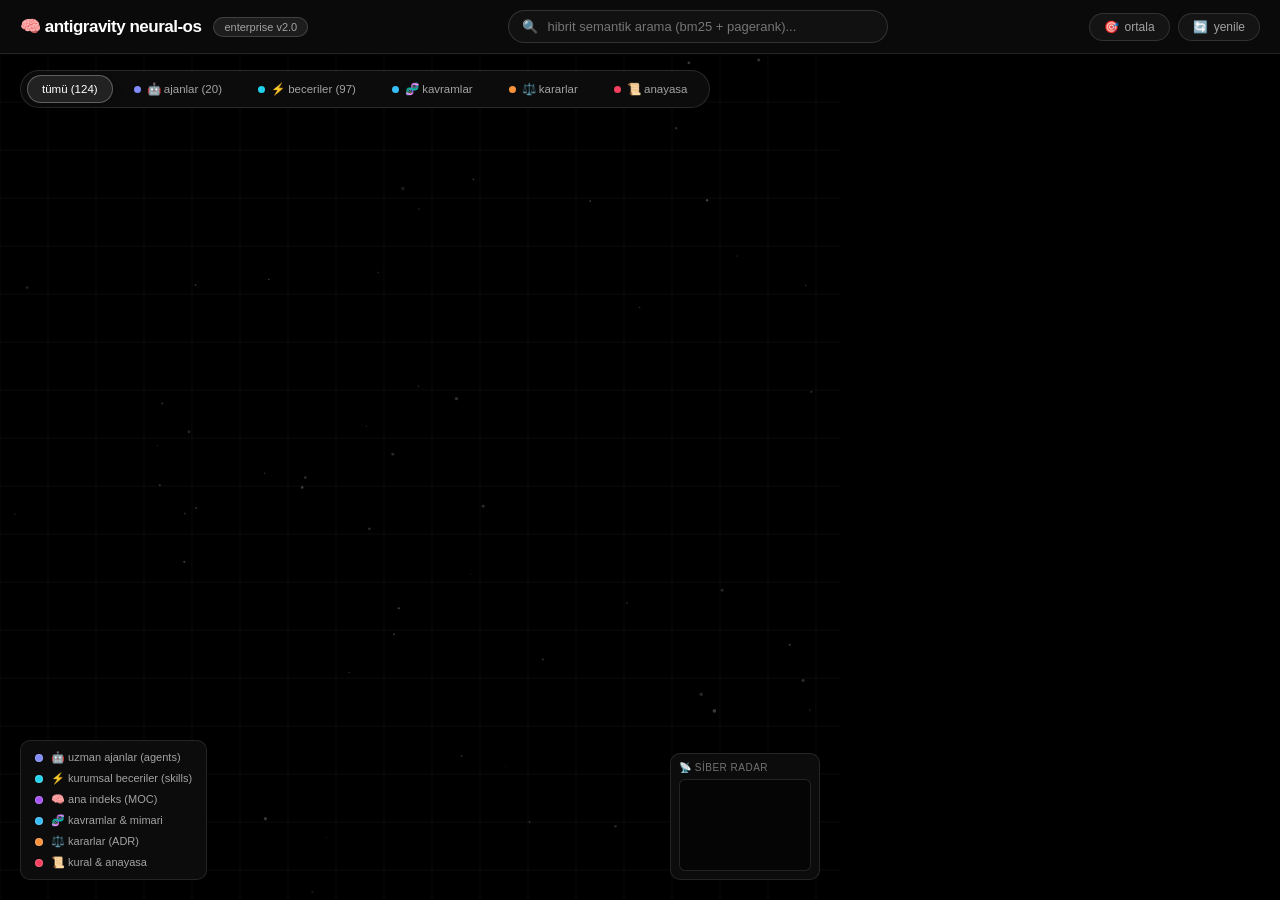
==== .agent/neural_os/ui/index.html @ 0c0238d9 "feat(ui): filtre barinda ajanlar, beceriler, anayasa butonlari ve canli iliski paneli (modül 2)" ====
<!DOCTYPE html>
<html lang="tr">
<head>
  <meta charset="UTF-8">
  <meta name="viewport" content="width=device-width, initial-scale=1.0">
  <title>antigravity enterprise neural-os</title>
  <link rel="stylesheet" href="styles.css">
</head>
<body>
  <!-- Top Navigation Header -->
  <header class="top-header">
    <div class="brand-section">
      <span class="brand-logo">🧠 antigravity neural-os</span>
      <span class="brand-badge">enterprise v2.0</span>
    </div>

    <div class="search-container">
      <span class="search-icon">🔍</span>
      <input type="text" id="searchInput" class="search-input" placeholder="hibrit semantik arama (bm25 + pagerank)..." autocomplete="off">
    </div>

    <div class="header-actions">
      <button id="btnRecenter" class="btn-icon" title="grafiği merkeze hizala">
        <span>🎯</span> ortala
      </button>
      <button id="btnReload" class="btn-icon" title="grafiği yeniden yükle">
        <span>🔄</span> yenile
      </button>
    </div>
  </header>

  <!-- Search Results Dropdown -->
  <div id="searchOverlay" class="search-results-overlay"></div>

  <!-- Main Viewport -->
  <main class="app-container">
    <div class="graph-viewport" id="viewport">
      <canvas id="graphCanvas"></canvas>

      <!-- Filter Bar (Digital Twin of Antigravity Kit) -->
      <div class="filter-bar">
        <button class="filter-btn active" data-type="all">tümü (124)</button>
        <button class="filter-btn" data-type="agent"><span class="btn-dot" style="background:#818cf8;"></span> 🤖 ajanlar (20)</button>
        <button class="filter-btn" data-type="skill"><span class="btn-dot" style="background:#22d3ee;"></span> ⚡ beceriler (97)</button>
        <button class="filter-btn" data-type="concept"><span class="btn-dot" style="background:#38bdf8;"></span> 🧬 kavramlar</button>
        <button class="filter-btn" data-type="decision"><span class="btn-dot" style="background:#fb923c;"></span> ⚖️ kararlar</button>
        <button class="filter-btn" data-type="rule"><span class="btn-dot" style="background:#f43f5e;"></span> 📜 anayasa</button>
      </div>

      <!-- Radar Minimap -->
      <div class="radar-container" id="radarContainer">
        <div class="radar-header">
          <span>📡 siber radar</span>
        </div>
        <canvas id="radarCanvas" width="130" height="90"></canvas>
      </div>

      <!-- HUD & Legend -->
      <div class="graph-hud">
        <div class="legend-item"><span class="legend-dot" style="background: #818cf8;"></span> 🤖 uzman ajanlar (agents)</div>
        <div class="legend-item"><span class="legend-dot" style="background: #22d3ee;"></span> ⚡ kurumsal beceriler (skills)</div>
        <div class="legend-item"><span class="legend-dot" style="background: #a855f7;"></span> 🧠 ana indeks (MOC)</div>
        <div class="legend-item"><span class="legend-dot" style="background: #38bdf8;"></span> 🧬 kavramlar & mimari</div>
        <div class="legend-item"><span class="legend-dot" style="background: #fb923c;"></span> ⚖️ kararlar (ADR)</div>
        <div class="legend-item"><span class="legend-dot" style="background: #f43f5e;"></span> 📜 kural & anayasa</div>
      </div>
    </div>

    <!-- Right Side Inspection Drawer -->
    <aside id="sideDrawer" class="side-drawer">
      <div class="drawer-header">
        <div class="drawer-title-group">
          <h2 id="drawerTitle">düğüm başlığı</h2>
          <span id="drawerBadge" class="drawer-badge" style="background: rgba(59, 130, 246, 0.2); color: #60a5fa;">concept</span>
        </div>
        <button id="btnCloseDrawer" class="close-btn" title="kapat">✕</button>
      </div>

      <div class="drawer-body">
        <div class="metric-bar">
          <div class="metric-card">
            <div id="metricPR" class="metric-val">27.4%</div>
            <div class="metric-lbl">pagerank</div>
          </div>
          <div class="metric-card">
            <div id="metricIn" class="metric-val">6</div>
            <div class="metric-lbl">gelen bağ</div>
          </div>
          <div class="metric-card">
            <div id="metricOut" class="metric-val">3</div>
            <div class="metric-lbl">giden bağ</div>
          </div>
        </div>

        <div class="content-section" id="backlinksSection">
          <h3>çift yönlü bağlantılar (backlinks)</h3>
          <div id="drawerBacklinks" class="links-list"></div>
        </div>

        <div class="content-section" id="outlinksSection">
          <h3>giden bağlantılar (outlinks)</h3>
          <div id="drawerOutlinks" class="links-list"></div>
        </div>

        <div class="content-section">
          <h3>doküman</h3>
          <div id="drawerContent" class="markdown-body"></div>
        </div>
      </div>
    </aside>
  </main>

  <script src="app.js"></script>
</body>
</html>
---- .agent/neural_os/ui/styles.css ----
:root {
  /* Katı Monokrom Disiplin: Sadece Siyah ve Koyu Gri */
  --bg-primary: #000000;
  --bg-secondary: #0a0a0a;
  --bg-panel: rgba(14, 14, 14, 0.92);
  --bg-card: rgba(22, 22, 22, 0.85);
  --border-color: rgba(255, 255, 255, 0.10);
  --border-active: rgba(255, 255, 255, 0.35);
  
  --text-main: #f5f5f5;
  --text-muted: #a3a3a3;
  --text-dim: #737373;
  
  /* Gri Ton Skalası (İki Renk Kuralı: Siyah & Gri Tonları) */
  --gray-100: #e5e5e5;
  --gray-200: #d4d4d4;
  --gray-300: #a3a3a3;
  --gray-400: #737373;
  --gray-500: #525252;
  --gray-600: #404040;
  --gray-700: #262626;
  --gray-800: #171717;
  --gray-900: #0a0a0a;

  --font-family: -apple-system, BlinkMacSystemFont, "Segoe UI", Roboto, Helvetica, Arial, sans-serif;
  --radius-pill: 9999px;
  --radius-lg: 14px;
  --radius-md: 10px;
  --radius-sm: 6px;
  --transition: all 0.20s cubic-bezier(0.16, 1, 0.3, 1);
}

* {
  box-sizing: border-box;
  margin: 0;
  padding: 0;
  -webkit-font-smoothing: antialiased;
}

body {
  font-family: var(--font-family);
  background-color: var(--bg-primary);
  color: var(--text-main);
  height: 100vh;
  overflow: hidden;
  display: flex;
  flex-direction: column;
}

/* Header */
.top-header {
  height: 54px;
  background: var(--bg-secondary);
  border-bottom: 1px solid var(--border-color);
  display: flex;
  align-items: center;
  justify-content: space-between;
  padding: 0 20px;
  z-index: 50;
}

.brand-section {
  display: flex;
  align-items: center;
  gap: 12px;
}

.brand-logo {
  font-size: 17px;
  color: #ffffff;
  font-weight: 700;
  letter-spacing: -0.5px;
}

.brand-badge {
  background: rgba(255, 255, 255, 0.08);
  border: 1px solid rgba(255, 255, 255, 0.16);
  color: var(--text-muted);
  font-size: 11px;
  padding: 3px 10px;
  border-radius: var(--radius-pill);
  font-weight: 500;
}

.search-container {
  display: flex;
  align-items: center;
  position: relative;
  width: 380px;
}

.search-input {
  width: 100%;
  background: #111111;
  border: 1px solid rgba(255, 255, 255, 0.14);
  padding: 8px 16px 8px 38px;
  border-radius: var(--radius-pill);
  color: var(--text-main);
  font-size: 13px;
  outline: none;
  transition: var(--transition);
}

.search-input:focus {
  border-color: rgba(255, 255, 255, 0.45);
  box-shadow: 0 0 0 3px rgba(255, 255, 255, 0.06);
  background: #161616;
}

.search-icon {
  position: absolute;
  left: 14px;
  color: var(--text-dim);
  font-size: 13px;
}

.header-actions {
  display: flex;
  gap: 8px;
}

.btn-icon {
  background: #141414;
  border: 1px solid rgba(255, 255, 255, 0.12);
  color: var(--text-muted);
  padding: 6px 14px;
  border-radius: var(--radius-pill);
  font-size: 12px;
  cursor: pointer;
  display: flex;
  align-items: center;
  gap: 6px;
  transition: var(--transition);
}

.btn-icon:hover {
  background: #222222;
  color: var(--text-main);
  border-color: rgba(255, 255, 255, 0.30);
}

/* Layout */
.app-container {
  flex: 1;
  display: flex;
  position: relative;
  overflow: hidden;
}

/* Graph Canvas Area */
.graph-viewport {
  flex: 1;
  position: relative;
  background: #000000;
  cursor: grab;
}

.graph-viewport:active {
  cursor: grabbing;
}

#graphCanvas {
  width: 100%;
  height: 100%;
  display: block;
}

/* Filter Bar (Pill Bar) */
.filter-bar {
  position: absolute;
  top: 16px;
  left: 20px;
  background: rgba(14, 14, 14, 0.90);
  backdrop-filter: blur(16px);
  border: 1px solid rgba(255, 255, 255, 0.12);
  border-radius: var(--radius-pill);
  padding: 4px 6px;
  display: flex;
  gap: 6px;
  z-index: 20;
}

.filter-btn {
  background: none;
  border: 1px solid transparent;
  color: var(--text-muted);
  font-size: 11.5px;
  font-weight: 500;
  padding: 6px 14px;
  border-radius: var(--radius-pill);
  cursor: pointer;
  transition: var(--transition);
  display: inline-flex;
  align-items: center;
}

.filter-btn:hover {
  color: var(--text-main);
  background: rgba(255, 255, 255, 0.08);
}

.filter-btn.active {
  background: #222222;
  color: #ffffff;
  border-color: rgba(255, 255, 255, 0.28);
  box-shadow: 0 2px 8px rgba(0, 0, 0, 0.4);
}

/* Radar Minimap */
.radar-container {
  position: absolute;
  bottom: 20px;
  right: 20px;
  background: var(--bg-panel);
  backdrop-filter: blur(14px);
  border: 1px solid var(--border-color);
  border-radius: var(--radius-md);
  padding: 8px;
  display: flex;
  flex-direction: column;
  gap: 6px;
  z-index: 20;
}

.radar-header {
  font-size: 10px;
  text-transform: uppercase;
  color: var(--text-dim);
  letter-spacing: 0.5px;
}

#radarCanvas {
  background: #050505;
  border: 1px solid rgba(255, 255, 255, 0.12);
  border-radius: var(--radius-sm);
  display: block;
}

/* Floating HUD Controls */
.graph-hud {
  position: absolute;
  bottom: 20px;
  left: 20px;
  background: var(--bg-panel);
  backdrop-filter: blur(12px);
  border: 1px solid var(--border-color);
  border-radius: var(--radius-md);
  padding: 10px 14px;
  display: flex;
  flex-direction: column;
  gap: 8px;
  z-index: 20;
}

.legend-item {
  display: flex;
  align-items: center;
  gap: 8px;
  font-size: 11px;
  color: var(--text-muted);
}

.legend-dot {
  width: 8px;
  height: 8px;
  border-radius: 50%;
  border: 1px solid rgba(255, 255, 255, 0.2);
}

/* Side Inspection Panel */
.side-drawer {
  width: 440px;
  background: var(--bg-panel);
  backdrop-filter: blur(16px);
  border-left: 1px solid var(--border-color);
  display: flex;
  flex-direction: column;
  transform: translateX(100%);
  transition: transform 0.25s cubic-bezier(0.16, 1, 0.3, 1);
  z-index: 30;
}

.side-drawer.open {
  transform: translateX(0);
}

.drawer-header {
  padding: 16px 20px;
  border-bottom: 1px solid var(--border-color);
  display: flex;
  align-items: center;
  justify-content: space-between;
}

.drawer-title-group h2 {
  font-size: 17px;
  font-weight: 700;
  color: #ffffff;
  line-height: 1.35;
  letter-spacing: -0.3px;
  margin-bottom: 6px;
}

.drawer-badge {
  display: inline-flex;
  align-items: center;
  gap: 5px;
  font-size: 11px;
  font-weight: 700;
  letter-spacing: 0.8px;
  text-transform: uppercase;
  padding: 4px 12px;
  border-radius: var(--radius-pill);
  line-height: 1;
}

.btn-dot {
  width: 7px;
  height: 7px;
  border-radius: 50%;
  display: inline-block;
  margin-right: 6px;
}

.close-btn {
  background: none;
  border: none;
  color: var(--text-dim);
  font-size: 18px;
  cursor: pointer;
  padding: 4px;
  border-radius: var(--radius-sm);
  transition: var(--transition);
}

.close-btn:hover {
  color: #ffffff;
  background: rgba(255, 255, 255, 0.10);
}

.drawer-body {
  flex: 1;
  overflow-y: auto;
  padding: 20px;
  display: flex;
  flex-direction: column;
  gap: 18px;
}

.metric-bar {
  display: grid;
  grid-template-columns: repeat(3, 1fr);
  gap: 8px;
}

.metric-card {
  background: var(--bg-card);
  border: 1px solid var(--border-color);
  padding: 8px 10px;
  border-radius: var(--radius-sm);
  text-align: center;
}

.metric-val {
  font-size: 15px;
  font-weight: 700;
  color: #ffffff;
}

.metric-lbl {
  font-size: 10px;
  color: var(--text-dim);
  text-transform: uppercase;
  margin-top: 2px;
}

.content-section h3 {
  font-size: 12px;
  text-transform: uppercase;
  color: var(--text-dim);
  letter-spacing: 0.5px;
  margin-bottom: 8px;
}

.markdown-body {
  font-size: 13.5px;
  line-height: 1.7;
  color: #e5e5e5;
  background: #0d0d0d;
  border: 1px solid rgba(255, 255, 255, 0.12);
  border-radius: var(--radius-md);
  padding: 16px;
  font-family: -apple-system, BlinkMacSystemFont, "Segoe UI", Roboto, sans-serif;
  overflow-x: auto;
}

.markdown-body h1, .markdown-body h2, .markdown-body h3 {
  color: #ffffff;
  margin-top: 14px;
  margin-bottom: 8px;
  font-weight: 700;
  letter-spacing: -0.3px;
}

.markdown-body h1 { font-size: 16px; border-bottom: 1px solid rgba(255, 255, 255, 0.1); padding-bottom: 6px; }
.markdown-body h2 { font-size: 14px; }
.markdown-body h3 { font-size: 13px; color: #a3a3a3; }

.markdown-body p {
  margin-bottom: 10px;
}

.markdown-body ul {
  padding-left: 20px;
  margin-bottom: 10px;
}

.markdown-body li {
  margin-bottom: 4px;
}

.markdown-body code {
  background: rgba(255, 255, 255, 0.1);
  color: #f5f5f5;
  padding: 2px 6px;
  border-radius: 4px;
  font-size: 12px;
  font-family: ui-monospace, SFMono-Regular, Menlo, Consolas, monospace;
}

.meta-info-box {
  background: #141414;
  border: 1px solid rgba(255, 255, 255, 0.10);
  border-radius: var(--radius-sm);
  padding: 10px 12px;
  display: flex;
  flex-wrap: wrap;
  gap: 12px;
  font-size: 11.5px;
  color: #a3a3a3;
  margin-bottom: 14px;
}

.meta-info-item strong {
  color: #ffffff;
}

.links-list {
  display: flex;
  flex-wrap: wrap;
  gap: 6px;
}

.link-pill {
  background: #141414;
  border: 1px solid rgba(255, 255, 255, 0.16);
  color: #e5e5e5;
  padding: 5px 12px;
  border-radius: var(--radius-pill);
  font-size: 11px;
  font-weight: 500;
  cursor: pointer;
  text-decoration: none;
  transition: var(--transition);
  display: inline-flex;
  align-items: center;
  gap: 4px;
}

.link-pill:hover {
  background: #242424;
  border-color: rgba(255, 255, 255, 0.38);
  color: #ffffff;
  transform: translateY(-1px);
}

/* Search Dropdown Modal */
.search-results-overlay {
  position: absolute;
  top: 58px;
  left: 50%;
  transform: translateX(-50%);
  width: 520px;
  max-height: 400px;
  background: rgba(14, 14, 14, 0.95);
  backdrop-filter: blur(20px);
  border: 1px solid var(--border-active);
  border-radius: var(--radius-lg);
  box-shadow: 0 16px 40px rgba(0, 0, 0, 0.9);
  overflow-y: auto;
  display: none;
  z-index: 60;
  padding: 8px;
}

.search-results-overlay.open {
  display: block;
}

.search-item {
  padding: 10px 14px;
  border-radius: var(--radius-md);
  cursor: pointer;
  transition: var(--transition);
  display: flex;
  flex-direction: column;
  gap: 4px;
  border: 1px solid transparent;
}

.search-item:hover {
  background: #1c1c1c;
  border-color: rgba(255, 255, 255, 0.12);
}

.search-item-title {
  font-size: 13px;
  font-weight: 600;
  color: #ffffff;
  display: flex;
  justify-content: space-between;
}

.search-item-score {
  font-size: 11px;
  color: #a3a3a3;
}

.search-item-snippet {
  font-size: 11px;
  color: var(--text-dim);
  line-height: 1.4;
}

/* Responsive UX */
@media (max-width: 768px) {
  .search-container {
    width: 200px;
  }
  .side-drawer {
    width: 100%;
    position: absolute;
    bottom: 0;
    top: auto;
    height: 75vh;
    border-top: 1px solid var(--border-color);
    border-radius: 16px 16px 0 0;
    transform: translateY(100%);
  }
  .side-drawer.open {
    transform: translateY(0);
  }
}
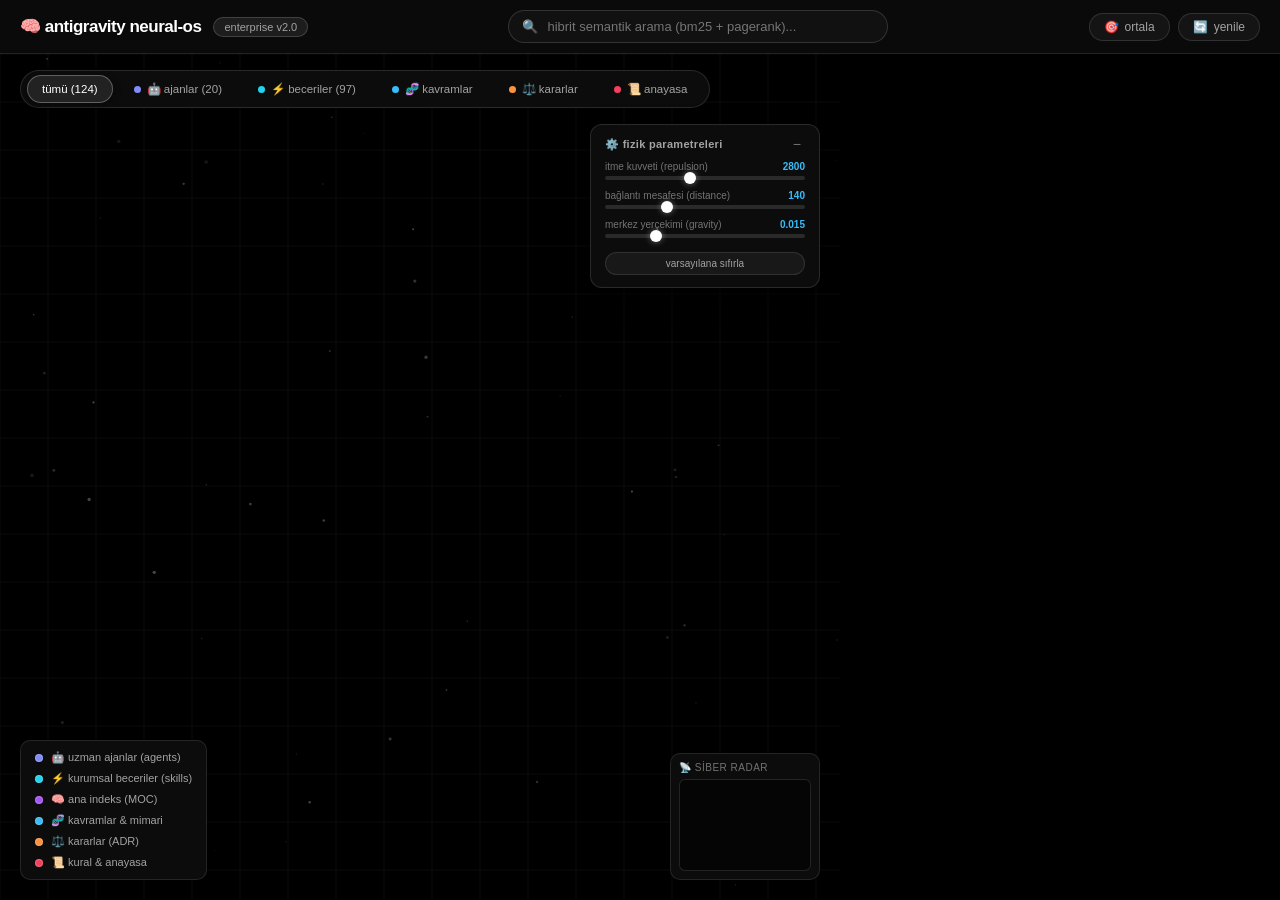
==== commit 06626694: "feat(ux): add obsidian-grade live physics controls HUD" ====
--- a/.agent/neural_os/ui/index.html
+++ b/.agent/neural_os/ui/index.html
@@ -64,6 +64,38 @@
         <div class="legend-item"><span class="legend-dot" style="background: #fb923c;"></span> ⚖️ kararlar (ADR)</div>
         <div class="legend-item"><span class="legend-dot" style="background: #f43f5e;"></span> 📜 kural & anayasa</div>
       </div>
+
+      <!-- Physics Control HUD (Obsidian Grade) -->
+      <div class="physics-panel" id="physicsPanel">
+        <div class="physics-header" id="physicsHeader">
+          <span class="physics-title">⚙️ fizik parametreleri</span>
+          <button id="btnTogglePhysics" class="physics-toggle-btn" title="paneli daralt/genişlet">−</button>
+        </div>
+        <div class="physics-body" id="physicsBody">
+          <div class="physics-control">
+            <div class="control-label">
+              <span>itme kuvveti (repulsion)</span>
+              <span id="valRepulsion" class="control-val">2800</span>
+            </div>
+            <input type="range" id="sliderRepulsion" class="physics-slider" min="500" max="6000" step="100" value="2800">
+          </div>
+          <div class="physics-control">
+            <div class="control-label">
+              <span>bağlantı mesafesi (distance)</span>
+              <span id="valDistance" class="control-val">140</span>
+            </div>
+            <input type="range" id="sliderDistance" class="physics-slider" min="50" max="350" step="10" value="140">
+          </div>
+          <div class="physics-control">
+            <div class="control-label">
+              <span>merkez yerçekimi (gravity)</span>
+              <span id="valGravity" class="control-val">0.015</span>
+            </div>
+            <input type="range" id="sliderGravity" class="physics-slider" min="0.001" max="0.060" step="0.002" value="0.015">
+          </div>
+          <button id="btnResetPhysics" class="btn-reset-physics">varsayılana sıfırla</button>
+        </div>
+      </div>
     </div>
 
     <!-- Right Side Inspection Drawer -->
--- a/.agent/neural_os/ui/styles.css
+++ b/.agent/neural_os/ui/styles.css
@@ -532,6 +532,130 @@
   line-height: 1.4;
 }
 
+/* Physics Control HUD (Obsidian Grade) */
+.physics-panel {
+  position: absolute;
+  top: 70px;
+  right: 20px;
+  background: rgba(14, 14, 14, 0.88);
+  border: 1px solid rgba(255, 255, 255, 0.12);
+  border-radius: 12px;
+  padding: 12px 14px;
+  backdrop-filter: blur(12px);
+  -webkit-backdrop-filter: blur(12px);
+  z-index: 20;
+  width: 230px;
+  box-shadow: 0 8px 24px rgba(0, 0, 0, 0.6);
+  transition: var(--transition);
+}
+
+.physics-panel.collapsed .physics-body {
+  display: none;
+}
+
+.physics-header {
+  display: flex;
+  align-items: center;
+  justify-content: space-between;
+  cursor: pointer;
+  user-select: none;
+}
+
+.physics-title {
+  font-size: 11px;
+  font-weight: 600;
+  color: var(--text-muted);
+  text-transform: lowercase;
+  letter-spacing: 0.3px;
+}
+
+.physics-toggle-btn {
+  background: transparent;
+  border: none;
+  color: var(--text-dim);
+  font-size: 14px;
+  cursor: pointer;
+  padding: 0 4px;
+  line-height: 1;
+}
+
+.physics-toggle-btn:hover {
+  color: #ffffff;
+}
+
+.physics-body {
+  margin-top: 10px;
+  display: flex;
+  flex-direction: column;
+  gap: 10px;
+}
+
+.physics-control {
+  display: flex;
+  flex-direction: column;
+  gap: 4px;
+}
+
+.control-label {
+  display: flex;
+  justify-content: space-between;
+  align-items: center;
+  font-size: 10px;
+  color: var(--text-dim);
+}
+
+.control-val {
+  font-family: var(--font-mono);
+  font-size: 10px;
+  color: #38bdf8;
+  font-weight: 600;
+}
+
+.physics-slider {
+  -webkit-appearance: none;
+  appearance: none;
+  width: 100%;
+  height: 4px;
+  background: rgba(255, 255, 255, 0.12);
+  border-radius: var(--radius-pill);
+  outline: none;
+  cursor: pointer;
+}
+
+.physics-slider::-webkit-slider-thumb {
+  -webkit-appearance: none;
+  appearance: none;
+  width: 12px;
+  height: 12px;
+  border-radius: 50%;
+  background: #ffffff;
+  cursor: pointer;
+  box-shadow: 0 0 6px rgba(255, 255, 255, 0.4);
+  transition: transform 0.15s ease;
+}
+
+.physics-slider::-webkit-slider-thumb:hover {
+  transform: scale(1.2);
+}
+
+.btn-reset-physics {
+  margin-top: 4px;
+  background: rgba(255, 255, 255, 0.05);
+  border: 1px solid rgba(255, 255, 255, 0.10);
+  border-radius: var(--radius-pill);
+  color: var(--text-muted);
+  font-size: 10px;
+  padding: 5px 10px;
+  cursor: pointer;
+  transition: var(--transition);
+  text-align: center;
+}
+
+.btn-reset-physics:hover {
+  background: rgba(255, 255, 255, 0.12);
+  color: #ffffff;
+}
+
 /* Responsive UX */
 @media (max-width: 768px) {
   .search-container {
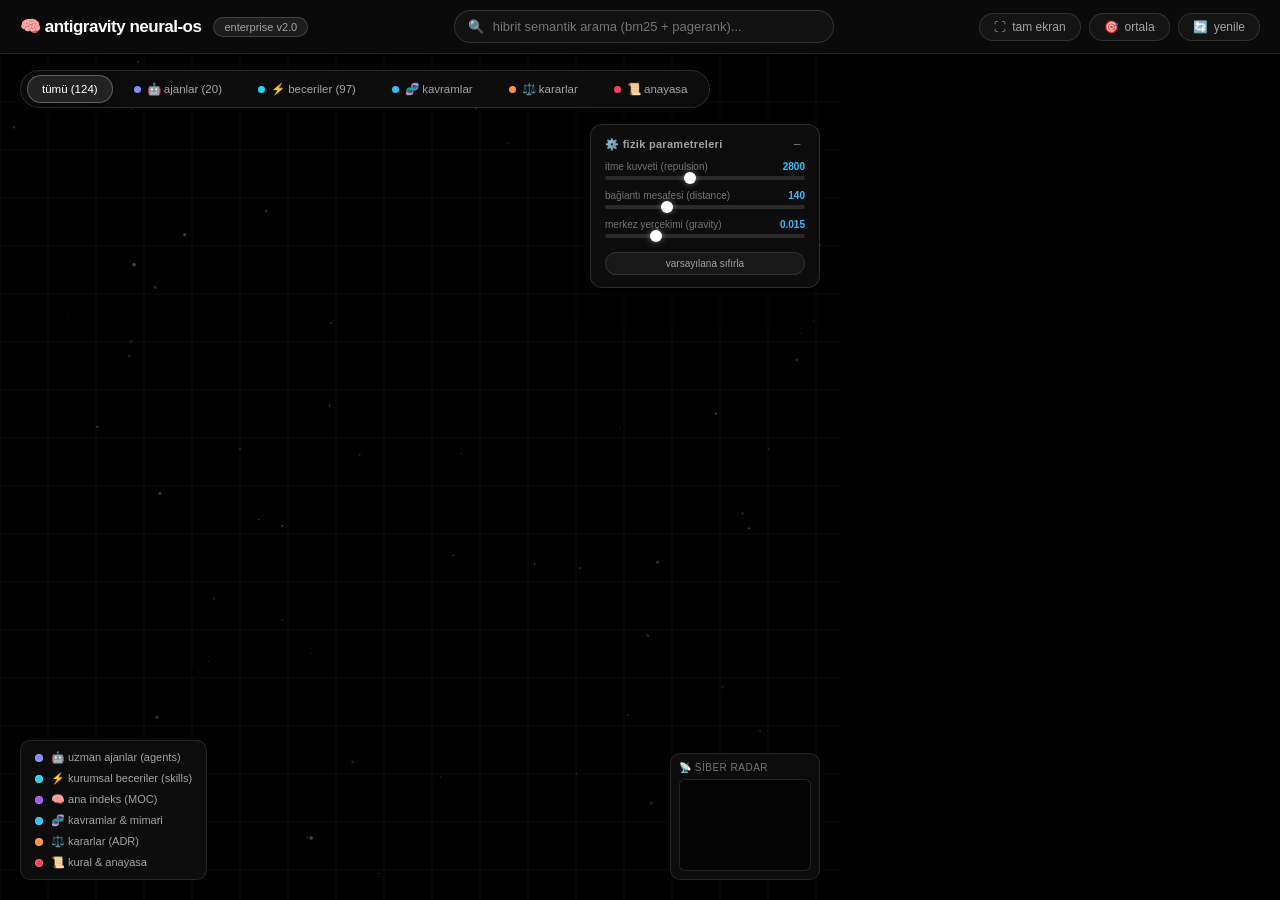
==== commit c5ba737d: "feat(ux): add fullscreen clean canvas mode and keyboard navigation" ====
--- a/.agent/neural_os/ui/index.html
+++ b/.agent/neural_os/ui/index.html
@@ -20,6 +20,9 @@
     </div>
 
     <div class="header-actions">
+      <button id="btnToggleFullscreen" class="btn-icon" title="tam ekran odaklanma modu">
+        <span>⛶</span> tam ekran
+      </button>
       <button id="btnRecenter" class="btn-icon" title="grafiği merkeze hizala">
         <span>🎯</span> ortala
       </button>
--- a/.agent/neural_os/ui/styles.css
+++ b/.agent/neural_os/ui/styles.css
@@ -276,12 +276,28 @@
   display: flex;
   flex-direction: column;
   transform: translateX(100%);
-  transition: transform 0.25s cubic-bezier(0.16, 1, 0.3, 1);
+  transition: transform 0.25s cubic-bezier(0.16, 1, 0.3, 1), width 0.25s ease;
   z-index: 30;
 }
 
 .side-drawer.open {
   transform: translateX(0);
+}
+
+/* Fullscreen Clean Canvas Mode */
+body.fullscreen-mode .top-header,
+body.fullscreen-mode .filter-bar,
+body.fullscreen-mode .radar-container,
+body.fullscreen-mode .graph-hud,
+body.fullscreen-mode .physics-panel {
+  opacity: 0;
+  pointer-events: none;
+  transition: opacity 0.2s ease;
+}
+
+body.fullscreen-mode .graph-viewport {
+  width: 100vw;
+  height: 100vh;
 }
 
 .drawer-header {
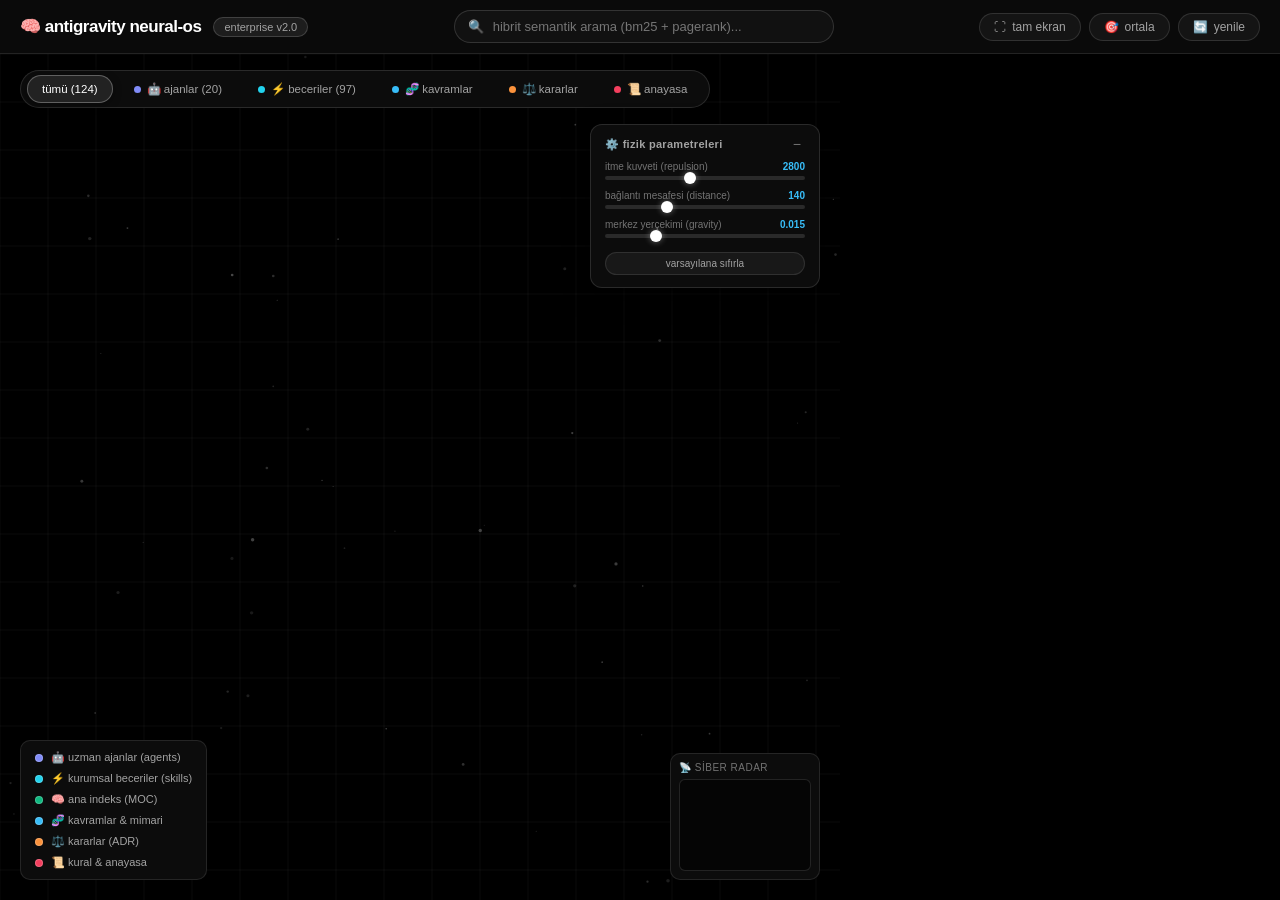
==== commit caab774b: "fix(ux): replace purple hue with emerald for MOC nodes to adhere to maestro design rules" ====
--- a/.agent/neural_os/ui/index.html
+++ b/.agent/neural_os/ui/index.html
@@ -62,7 +62,7 @@
       <div class="graph-hud">
         <div class="legend-item"><span class="legend-dot" style="background: #818cf8;"></span> 🤖 uzman ajanlar (agents)</div>
         <div class="legend-item"><span class="legend-dot" style="background: #22d3ee;"></span> ⚡ kurumsal beceriler (skills)</div>
-        <div class="legend-item"><span class="legend-dot" style="background: #a855f7;"></span> 🧠 ana indeks (MOC)</div>
+        <div class="legend-item"><span class="legend-dot" style="background: #10b981;"></span> 🧠 ana indeks (MOC)</div>
         <div class="legend-item"><span class="legend-dot" style="background: #38bdf8;"></span> 🧬 kavramlar & mimari</div>
         <div class="legend-item"><span class="legend-dot" style="background: #fb923c;"></span> ⚖️ kararlar (ADR)</div>
         <div class="legend-item"><span class="legend-dot" style="background: #f43f5e;"></span> 📜 kural & anayasa</div>
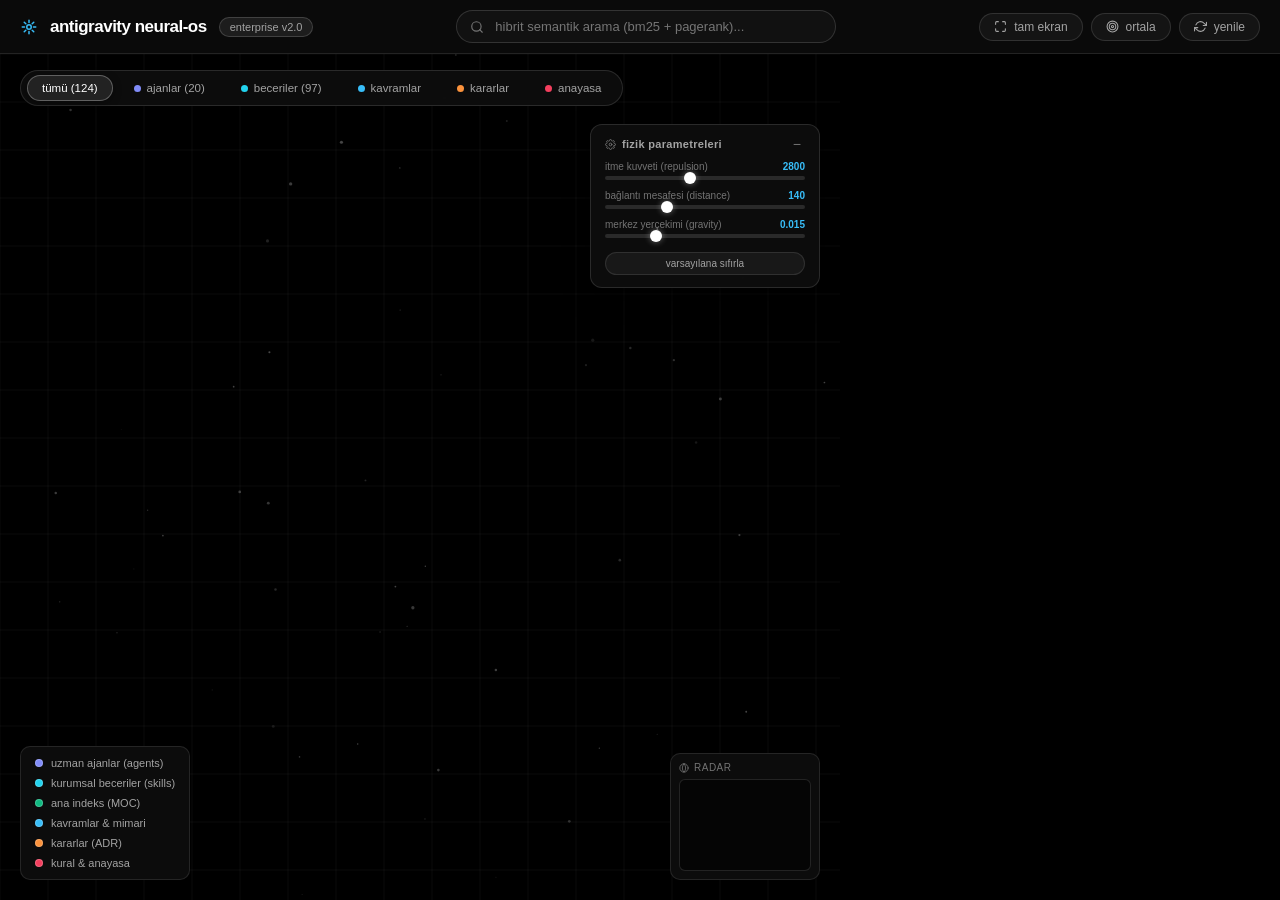
==== commit 162f8e48: "feat(ui): replace emojis with sleek monochromatic gray SVG icons for obsidian-grade aesthetic" ====
--- a/.agent/neural_os/ui/index.html
+++ b/.agent/neural_os/ui/index.html
@@ -10,24 +10,32 @@
   <!-- Top Navigation Header -->
   <header class="top-header">
     <div class="brand-section">
-      <span class="brand-logo">🧠 antigravity neural-os</span>
+      <span class="brand-icon">
+        <svg width="18" height="18" viewBox="0 0 24 24" fill="none" stroke="currentColor" stroke-width="2" stroke-linecap="round" stroke-linejoin="round"><circle cx="12" cy="12" r="3"></circle><path d="M3 12h3m12 0h3M12 3v3m0 12v3m-6.36-15.36l2.12 2.12m8.48 8.48l2.12 2.12m-12.72 0l2.12-2.12m8.48-8.48l2.12-2.12"></path></svg>
+      </span>
+      <span class="brand-logo">antigravity neural-os</span>
       <span class="brand-badge">enterprise v2.0</span>
     </div>
 
     <div class="search-container">
-      <span class="search-icon">🔍</span>
+      <span class="search-icon">
+        <svg width="14" height="14" viewBox="0 0 24 24" fill="none" stroke="currentColor" stroke-width="2" stroke-linecap="round" stroke-linejoin="round"><circle cx="11" cy="11" r="8"></circle><line x1="21" y1="21" x2="16.65" y2="16.65"></line></svg>
+      </span>
       <input type="text" id="searchInput" class="search-input" placeholder="hibrit semantik arama (bm25 + pagerank)..." autocomplete="off">
     </div>
 
     <div class="header-actions">
       <button id="btnToggleFullscreen" class="btn-icon" title="tam ekran odaklanma modu">
-        <span>⛶</span> tam ekran
+        <svg class="ui-icon" width="13" height="13" viewBox="0 0 24 24" fill="none" stroke="currentColor" stroke-width="2" stroke-linecap="round" stroke-linejoin="round"><path d="M8 3H5a2 2 0 0 0-2 2v3m18 0V5a2 2 0 0 0-2-2h-3m0 18h3a2 2 0 0 0 2-2v-3M3 16v3a2 2 0 0 0 2 2h3"></path></svg>
+        <span>tam ekran</span>
       </button>
       <button id="btnRecenter" class="btn-icon" title="grafiği merkeze hizala">
-        <span>🎯</span> ortala
+        <svg class="ui-icon" width="13" height="13" viewBox="0 0 24 24" fill="none" stroke="currentColor" stroke-width="2" stroke-linecap="round" stroke-linejoin="round"><circle cx="12" cy="12" r="10"></circle><circle cx="12" cy="12" r="6"></circle><circle cx="12" cy="12" r="2"></circle></svg>
+        <span>ortala</span>
       </button>
       <button id="btnReload" class="btn-icon" title="grafiği yeniden yükle">
-        <span>🔄</span> yenile
+        <svg class="ui-icon" width="13" height="13" viewBox="0 0 24 24" fill="none" stroke="currentColor" stroke-width="2" stroke-linecap="round" stroke-linejoin="round"><polyline points="23 4 23 10 17 10"></polyline><polyline points="1 20 1 14 7 14"></polyline><path d="M3.51 9a9 9 0 0 1 14.85-3.36L23 10M1 14l4.64 4.36A9 9 0 0 0 20.49 15"></path></svg>
+        <span>yenile</span>
       </button>
     </div>
   </header>
@@ -43,35 +51,39 @@
       <!-- Filter Bar (Digital Twin of Antigravity Kit) -->
       <div class="filter-bar">
         <button class="filter-btn active" data-type="all">tümü (124)</button>
-        <button class="filter-btn" data-type="agent"><span class="btn-dot" style="background:#818cf8;"></span> 🤖 ajanlar (20)</button>
-        <button class="filter-btn" data-type="skill"><span class="btn-dot" style="background:#22d3ee;"></span> ⚡ beceriler (97)</button>
-        <button class="filter-btn" data-type="concept"><span class="btn-dot" style="background:#38bdf8;"></span> 🧬 kavramlar</button>
-        <button class="filter-btn" data-type="decision"><span class="btn-dot" style="background:#fb923c;"></span> ⚖️ kararlar</button>
-        <button class="filter-btn" data-type="rule"><span class="btn-dot" style="background:#f43f5e;"></span> 📜 anayasa</button>
+        <button class="filter-btn" data-type="agent"><span class="btn-dot" style="background:#818cf8;"></span> ajanlar (20)</button>
+        <button class="filter-btn" data-type="skill"><span class="btn-dot" style="background:#22d3ee;"></span> beceriler (97)</button>
+        <button class="filter-btn" data-type="concept"><span class="btn-dot" style="background:#38bdf8;"></span> kavramlar</button>
+        <button class="filter-btn" data-type="decision"><span class="btn-dot" style="background:#fb923c;"></span> kararlar</button>
+        <button class="filter-btn" data-type="rule"><span class="btn-dot" style="background:#f43f5e;"></span> anayasa</button>
       </div>
 
       <!-- Radar Minimap -->
       <div class="radar-container" id="radarContainer">
         <div class="radar-header">
-          <span>📡 siber radar</span>
+          <svg width="10" height="10" viewBox="0 0 24 24" fill="none" stroke="currentColor" stroke-width="2" stroke-linecap="round" stroke-linejoin="round"><circle cx="12" cy="12" r="10"></circle><path d="M12 2a15.3 15.3 0 0 1 4 10 15.3 15.3 0 0 1-4 10 15.3 15.3 0 0 1-4-10 15.3 15.3 0 0 1 4-10z"></path></svg>
+          <span>radar</span>
         </div>
         <canvas id="radarCanvas" width="130" height="90"></canvas>
       </div>
 
       <!-- HUD & Legend -->
       <div class="graph-hud">
-        <div class="legend-item"><span class="legend-dot" style="background: #818cf8;"></span> 🤖 uzman ajanlar (agents)</div>
-        <div class="legend-item"><span class="legend-dot" style="background: #22d3ee;"></span> ⚡ kurumsal beceriler (skills)</div>
-        <div class="legend-item"><span class="legend-dot" style="background: #10b981;"></span> 🧠 ana indeks (MOC)</div>
-        <div class="legend-item"><span class="legend-dot" style="background: #38bdf8;"></span> 🧬 kavramlar & mimari</div>
-        <div class="legend-item"><span class="legend-dot" style="background: #fb923c;"></span> ⚖️ kararlar (ADR)</div>
-        <div class="legend-item"><span class="legend-dot" style="background: #f43f5e;"></span> 📜 kural & anayasa</div>
+        <div class="legend-item"><span class="legend-dot" style="background: #818cf8;"></span> uzman ajanlar (agents)</div>
+        <div class="legend-item"><span class="legend-dot" style="background: #22d3ee;"></span> kurumsal beceriler (skills)</div>
+        <div class="legend-item"><span class="legend-dot" style="background: #10b981;"></span> ana indeks (MOC)</div>
+        <div class="legend-item"><span class="legend-dot" style="background: #38bdf8;"></span> kavramlar & mimari</div>
+        <div class="legend-item"><span class="legend-dot" style="background: #fb923c;"></span> kararlar (ADR)</div>
+        <div class="legend-item"><span class="legend-dot" style="background: #f43f5e;"></span> kural & anayasa</div>
       </div>
 
       <!-- Physics Control HUD (Obsidian Grade) -->
       <div class="physics-panel" id="physicsPanel">
         <div class="physics-header" id="physicsHeader">
-          <span class="physics-title">⚙️ fizik parametreleri</span>
+          <span class="physics-title">
+            <svg class="ui-icon" width="11" height="11" viewBox="0 0 24 24" fill="none" stroke="currentColor" stroke-width="2" stroke-linecap="round" stroke-linejoin="round"><circle cx="12" cy="12" r="3"></circle><path d="M19.4 15a1.65 1.65 0 0 0 .33 1.82l.06.06a2 2 0 0 1 0 2.83 2 2 0 0 1-2.83 0l-.06-.06a1.65 1.65 0 0 0-1.82-.33 1.65 1.65 0 0 0-1 1.51V21a2 2 0 0 1-2 2 2 2 0 0 1-2-2v-.09A1.65 1.65 0 0 0 9 19.4a1.65 1.65 0 0 0-1.82.33l-.06.06a2 2 0 0 1-2.83 0 2 2 0 0 1 0-2.83l.06-.06a1.65 1.65 0 0 0 .33-1.82 1.65 1.65 0 0 0-1.51-1H3a2 2 0 0 1-2-2 2 2 0 0 1 2-2h.09A1.65 1.65 0 0 0 4.6 9a1.65 1.65 0 0 0-.33-1.82l-.06-.06a2 2 0 0 1 0-2.83 2 2 0 0 1 2.83 0l.06.06a1.65 1.65 0 0 0 1.82.33H9a1.65 1.65 0 0 0 1-1.51V3a2 2 0 0 1 2-2 2 2 0 0 1 2 2v.09a1.65 1.65 0 0 0 1 1.51 1.65 1.65 0 0 0 1.82-.33l.06-.06a2 2 0 0 1 2.83 0 2 2 0 0 1 0 2.83l-.06.06a1.65 1.65 0 0 0-.33 1.82V9a1.65 1.65 0 0 0 1.51 1H21a2 2 0 0 1 2 2 2 2 0 0 1-2 2h-.09a1.65 1.65 0 0 0-1.51 1z"></path></svg>
+            fizik parametreleri
+          </span>
           <button id="btnTogglePhysics" class="physics-toggle-btn" title="paneli daralt/genişlet">−</button>
         </div>
         <div class="physics-body" id="physicsBody">
--- a/.agent/neural_os/ui/styles.css
+++ b/.agent/neural_os/ui/styles.css
@@ -111,7 +111,16 @@
   position: absolute;
   left: 14px;
   color: var(--text-dim);
-  font-size: 13px;
+  display: flex;
+  align-items: center;
+  justify-content: center;
+  pointer-events: none;
+}
+
+.brand-icon {
+  color: #38bdf8;
+  display: flex;
+  align-items: center;
 }
 
 .header-actions {
@@ -129,14 +138,52 @@
   cursor: pointer;
   display: flex;
   align-items: center;
-  gap: 6px;
+  gap: 7px;
   transition: var(--transition);
+}
+
+.btn-icon .ui-icon {
+  color: #a3a3a3;
+  transition: color 0.15s ease;
 }
 
 .btn-icon:hover {
   background: #222222;
   color: var(--text-main);
   border-color: rgba(255, 255, 255, 0.30);
+}
+
+.btn-icon:hover .ui-icon {
+  color: #ffffff;
+}
+
+.radar-header {
+  font-size: 10px;
+  text-transform: uppercase;
+  color: var(--text-dim);
+  letter-spacing: 0.5px;
+  display: flex;
+  align-items: center;
+  gap: 5px;
+}
+
+.radar-header svg {
+  color: var(--text-dim);
+}
+
+.physics-title {
+  font-size: 11px;
+  font-weight: 600;
+  color: var(--text-muted);
+  text-transform: lowercase;
+  letter-spacing: 0.3px;
+  display: flex;
+  align-items: center;
+  gap: 6px;
+}
+
+.physics-title .ui-icon {
+  color: var(--text-dim);
 }
 
 /* Layout */
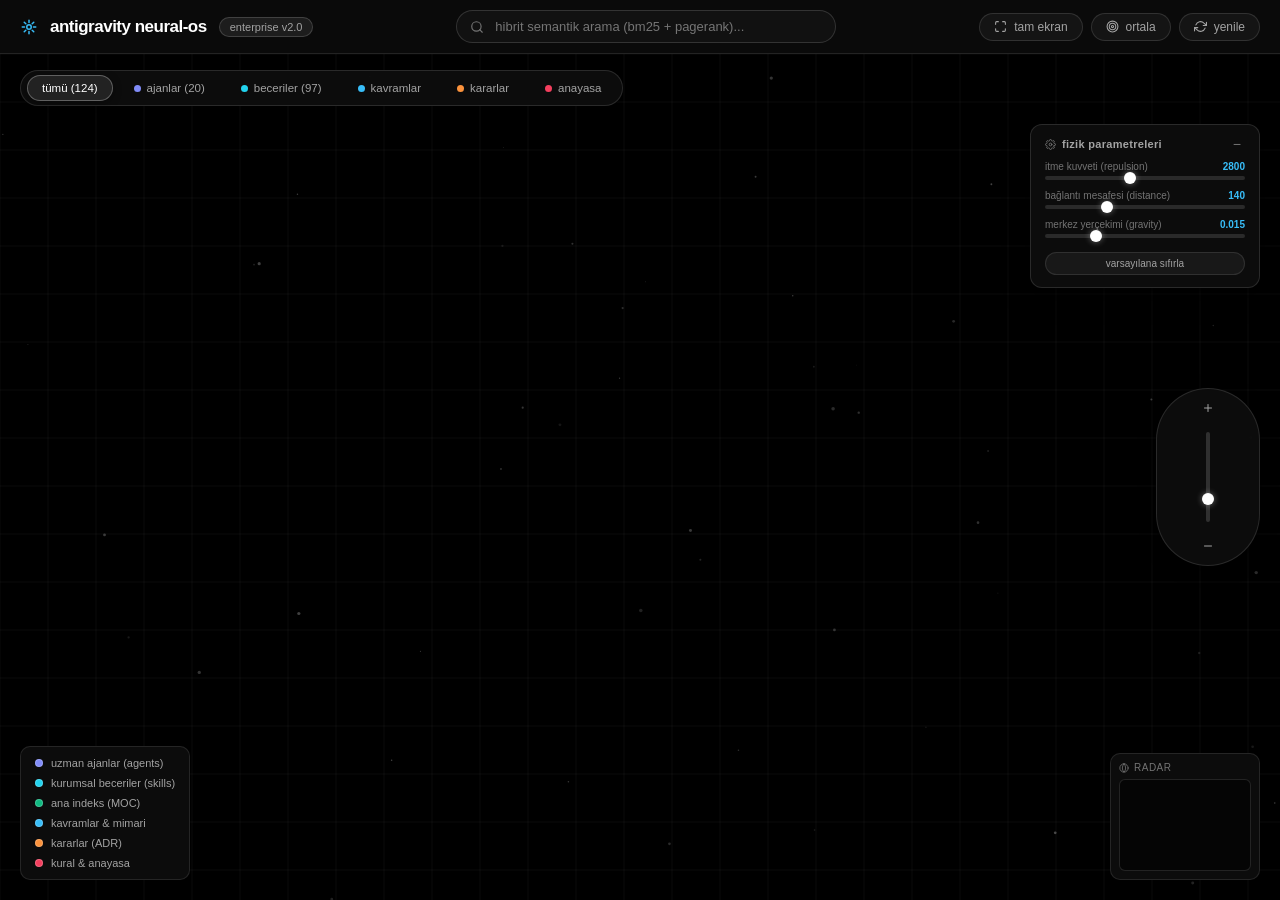
==== commit 3f01bce4: "feat(ux): add vertical obsidian-grade zoom slider HUD between radar and physics panel" ====
--- a/.agent/neural_os/ui/index.html
+++ b/.agent/neural_os/ui/index.html
@@ -56,6 +56,19 @@
         <button class="filter-btn" data-type="concept"><span class="btn-dot" style="background:#38bdf8;"></span> kavramlar</button>
         <button class="filter-btn" data-type="decision"><span class="btn-dot" style="background:#fb923c;"></span> kararlar</button>
         <button class="filter-btn" data-type="rule"><span class="btn-dot" style="background:#f43f5e;"></span> anayasa</button>
+      </div>
+
+      <!-- Zoom Slider HUD (Obsidian Grade) -->
+      <div class="zoom-slider-container" id="zoomContainer">
+        <button id="btnZoomIn" class="zoom-btn" title="yakınlaştır (+)">
+          <svg width="12" height="12" viewBox="0 0 24 24" fill="none" stroke="currentColor" stroke-width="2" stroke-linecap="round" stroke-linejoin="round"><line x1="12" y1="5" x2="12" y2="19"></line><line x1="5" y1="12" x2="19" y2="12"></line></svg>
+        </button>
+        <div class="zoom-track">
+          <input type="range" id="zoomSlider" class="zoom-range" min="0.3" max="3.5" step="0.05" value="1.0" orient="vertical">
+        </div>
+        <button id="btnZoomOut" class="zoom-btn" title="uzaklaştır (−)">
+          <svg width="12" height="12" viewBox="0 0 24 24" fill="none" stroke="currentColor" stroke-width="2" stroke-linecap="round" stroke-linejoin="round"><line x1="5" y1="12" x2="19" y2="12"></line></svg>
+        </button>
       </div>
 
       <!-- Radar Minimap -->
--- a/.agent/neural_os/ui/styles.css
+++ b/.agent/neural_os/ui/styles.css
@@ -253,6 +253,85 @@
   box-shadow: 0 2px 8px rgba(0, 0, 0, 0.4);
 }
 
+/* Vertical Zoom Slider HUD (Obsidian Grade) */
+.zoom-slider-container {
+  position: absolute;
+  top: 50%;
+  transform: translateY(-50%);
+  right: 20px;
+  background: rgba(14, 14, 14, 0.88);
+  border: 1px solid rgba(255, 255, 255, 0.12);
+  border-radius: var(--radius-pill);
+  padding: 8px 6px;
+  backdrop-filter: blur(12px);
+  -webkit-backdrop-filter: blur(12px);
+  z-index: 20;
+  display: flex;
+  flex-direction: column;
+  align-items: center;
+  gap: 8px;
+  box-shadow: 0 4px 16px rgba(0, 0, 0, 0.5);
+  transition: right 0.25s cubic-bezier(0.16, 1, 0.3, 1), opacity 0.2s ease;
+}
+
+.zoom-slider-container.shifted {
+  right: 460px;
+}
+
+.zoom-btn {
+  background: transparent;
+  border: none;
+  color: var(--text-muted);
+  cursor: pointer;
+  width: 22px;
+  height: 22px;
+  display: flex;
+  align-items: center;
+  justify-content: center;
+  border-radius: 50%;
+  transition: var(--transition);
+}
+
+.zoom-btn:hover {
+  background: rgba(255, 255, 255, 0.12);
+  color: #ffffff;
+}
+
+.zoom-track {
+  height: 100px;
+  display: flex;
+  align-items: center;
+  justify-content: center;
+}
+
+.zoom-range {
+  -webkit-appearance: none;
+  appearance: none;
+  width: 90px;
+  height: 4px;
+  background: rgba(255, 255, 255, 0.15);
+  border-radius: var(--radius-pill);
+  outline: none;
+  transform: rotate(-90deg);
+  cursor: pointer;
+}
+
+.zoom-range::-webkit-slider-thumb {
+  -webkit-appearance: none;
+  appearance: none;
+  width: 12px;
+  height: 12px;
+  border-radius: 50%;
+  background: #ffffff;
+  cursor: pointer;
+  box-shadow: 0 0 6px rgba(255, 255, 255, 0.4);
+  transition: transform 0.15s ease;
+}
+
+.zoom-range::-webkit-slider-thumb:hover {
+  transform: scale(1.2);
+}
+
 /* Radar Minimap */
 .radar-container {
   position: absolute;
@@ -267,6 +346,11 @@
   flex-direction: column;
   gap: 6px;
   z-index: 20;
+  transition: right 0.25s cubic-bezier(0.16, 1, 0.3, 1);
+}
+
+.radar-container.shifted {
+  right: 460px;
 }
 
 .radar-header {
@@ -323,8 +407,12 @@
   display: flex;
   flex-direction: column;
   transform: translateX(100%);
-  transition: transform 0.25s cubic-bezier(0.16, 1, 0.3, 1), width 0.25s ease;
+  transition: transform 0.25s cubic-bezier(0.16, 1, 0.3, 1);
   z-index: 30;
+  position: absolute;
+  top: 0;
+  right: 0;
+  bottom: 0;
 }
 
 .side-drawer.open {
@@ -335,6 +423,7 @@
 body.fullscreen-mode .top-header,
 body.fullscreen-mode .filter-bar,
 body.fullscreen-mode .radar-container,
+body.fullscreen-mode .zoom-slider-container,
 body.fullscreen-mode .graph-hud,
 body.fullscreen-mode .physics-panel {
   opacity: 0;
@@ -609,7 +698,11 @@
   z-index: 20;
   width: 230px;
   box-shadow: 0 8px 24px rgba(0, 0, 0, 0.6);
-  transition: var(--transition);
+  transition: right 0.25s cubic-bezier(0.16, 1, 0.3, 1), opacity 0.2s ease;
+}
+
+.physics-panel.shifted {
+  right: 460px;
 }
 
 .physics-panel.collapsed .physics-body {
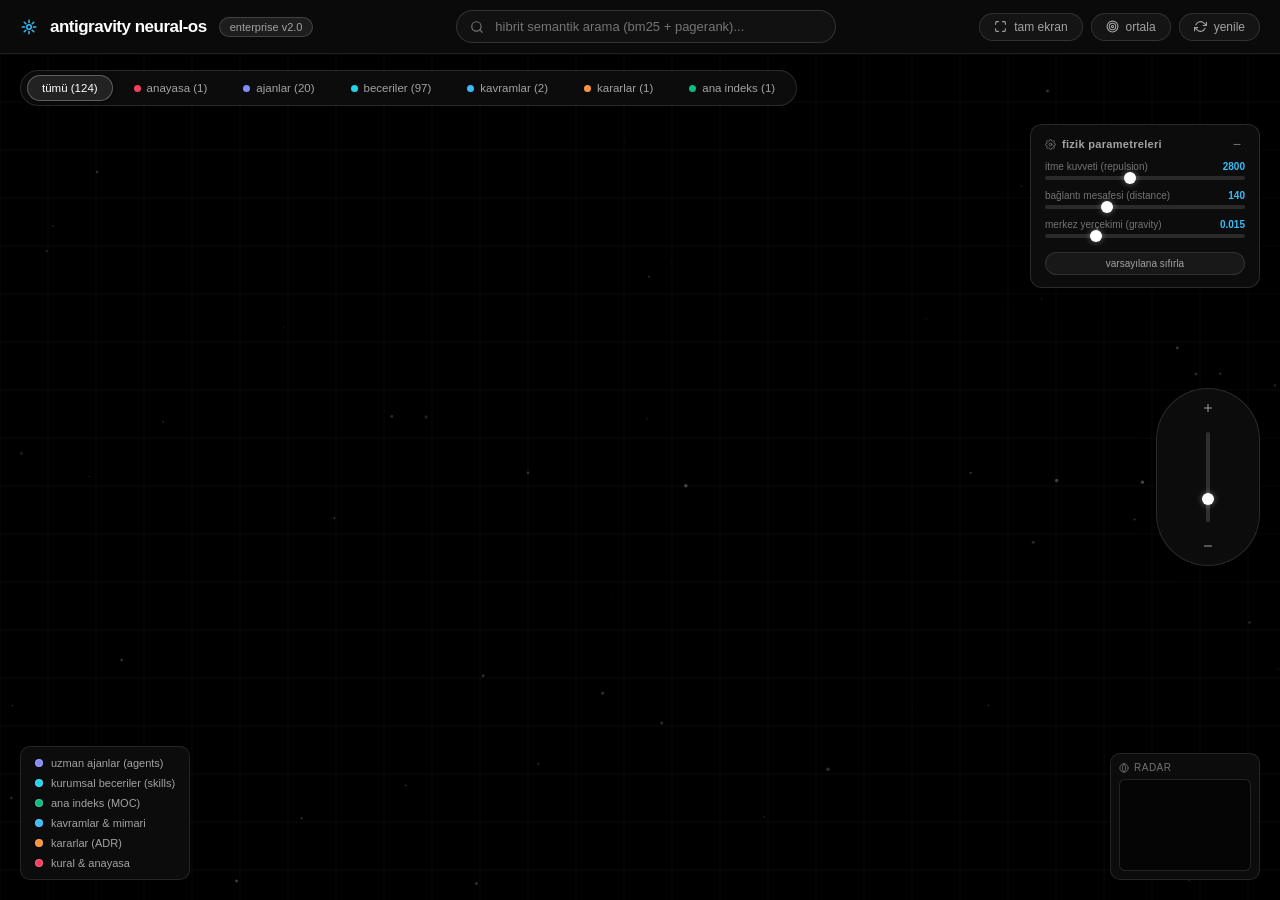
==== commit e11252bb: "feat(ui): implement enterprise hierarchical filter order with dynamic node counters and MOC index bu" ====
--- a/.agent/neural_os/ui/index.html
+++ b/.agent/neural_os/ui/index.html
@@ -51,11 +51,12 @@
       <!-- Filter Bar (Digital Twin of Antigravity Kit) -->
       <div class="filter-bar">
         <button class="filter-btn active" data-type="all">tümü (124)</button>
+        <button class="filter-btn" data-type="rule"><span class="btn-dot" style="background:#f43f5e;"></span> anayasa (1)</button>
         <button class="filter-btn" data-type="agent"><span class="btn-dot" style="background:#818cf8;"></span> ajanlar (20)</button>
         <button class="filter-btn" data-type="skill"><span class="btn-dot" style="background:#22d3ee;"></span> beceriler (97)</button>
-        <button class="filter-btn" data-type="concept"><span class="btn-dot" style="background:#38bdf8;"></span> kavramlar</button>
-        <button class="filter-btn" data-type="decision"><span class="btn-dot" style="background:#fb923c;"></span> kararlar</button>
-        <button class="filter-btn" data-type="rule"><span class="btn-dot" style="background:#f43f5e;"></span> anayasa</button>
+        <button class="filter-btn" data-type="concept"><span class="btn-dot" style="background:#38bdf8;"></span> kavramlar (2)</button>
+        <button class="filter-btn" data-type="decision"><span class="btn-dot" style="background:#fb923c;"></span> kararlar (1)</button>
+        <button class="filter-btn" data-type="moc"><span class="btn-dot" style="background:#10b981;"></span> ana indeks (1)</button>
       </div>
 
       <!-- Zoom Slider HUD (Obsidian Grade) -->
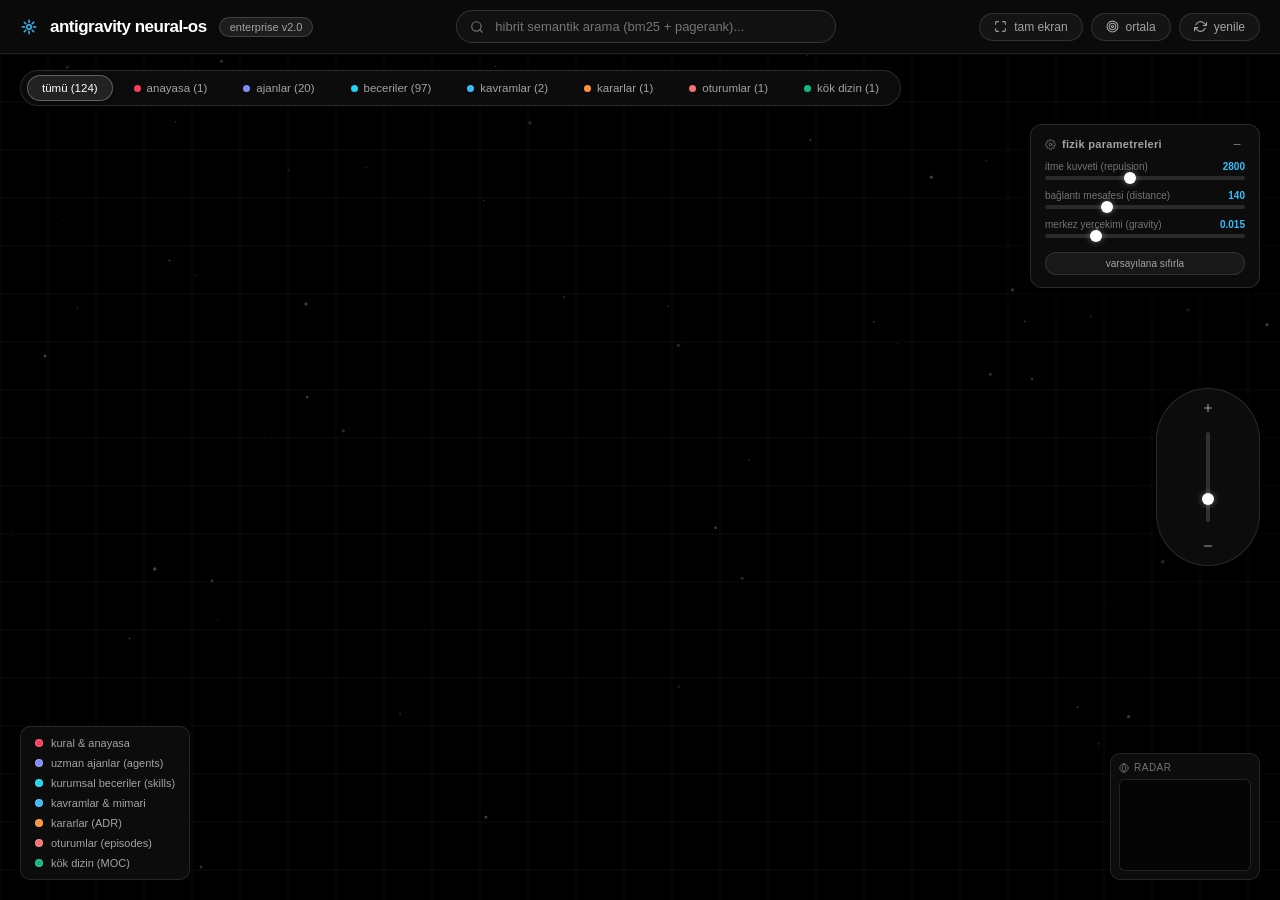
==== commit 25a00faa: "feat(ui): rename MOC to kok dizin, add episode filter button with clock glyph and update HUD legend" ====
--- a/.agent/neural_os/ui/index.html
+++ b/.agent/neural_os/ui/index.html
@@ -56,7 +56,8 @@
         <button class="filter-btn" data-type="skill"><span class="btn-dot" style="background:#22d3ee;"></span> beceriler (97)</button>
         <button class="filter-btn" data-type="concept"><span class="btn-dot" style="background:#38bdf8;"></span> kavramlar (2)</button>
         <button class="filter-btn" data-type="decision"><span class="btn-dot" style="background:#fb923c;"></span> kararlar (1)</button>
-        <button class="filter-btn" data-type="moc"><span class="btn-dot" style="background:#10b981;"></span> ana indeks (1)</button>
+        <button class="filter-btn" data-type="episode"><span class="btn-dot" style="background:#f87171;"></span> oturumlar (1)</button>
+        <button class="filter-btn" data-type="moc"><span class="btn-dot" style="background:#10b981;"></span> kök dizin (1)</button>
       </div>
 
       <!-- Zoom Slider HUD (Obsidian Grade) -->
@@ -83,12 +84,13 @@
 
       <!-- HUD & Legend -->
       <div class="graph-hud">
+        <div class="legend-item"><span class="legend-dot" style="background: #f43f5e;"></span> kural & anayasa</div>
         <div class="legend-item"><span class="legend-dot" style="background: #818cf8;"></span> uzman ajanlar (agents)</div>
         <div class="legend-item"><span class="legend-dot" style="background: #22d3ee;"></span> kurumsal beceriler (skills)</div>
-        <div class="legend-item"><span class="legend-dot" style="background: #10b981;"></span> ana indeks (MOC)</div>
         <div class="legend-item"><span class="legend-dot" style="background: #38bdf8;"></span> kavramlar & mimari</div>
         <div class="legend-item"><span class="legend-dot" style="background: #fb923c;"></span> kararlar (ADR)</div>
-        <div class="legend-item"><span class="legend-dot" style="background: #f43f5e;"></span> kural & anayasa</div>
+        <div class="legend-item"><span class="legend-dot" style="background: #f87171;"></span> oturumlar (episodes)</div>
+        <div class="legend-item"><span class="legend-dot" style="background: #10b981;"></span> kök dizin (MOC)</div>
       </div>
 
       <!-- Physics Control HUD (Obsidian Grade) -->
